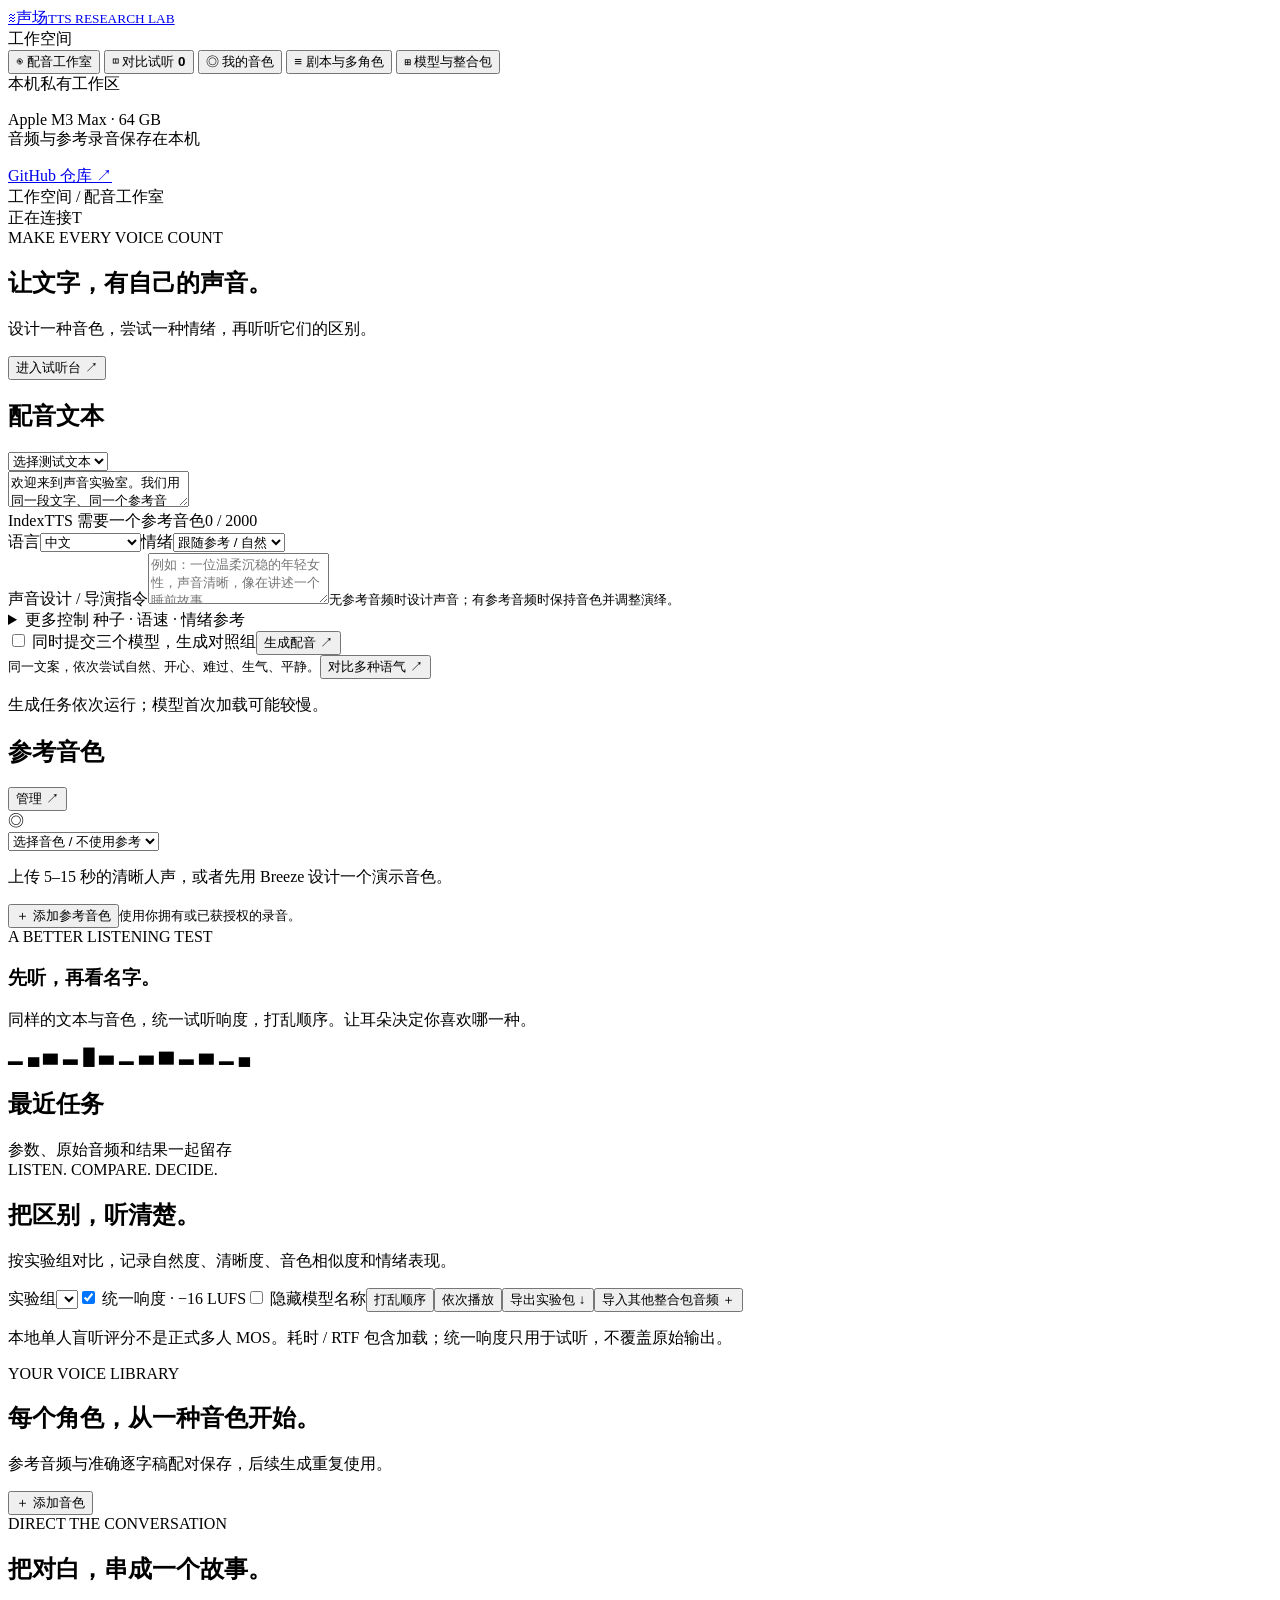
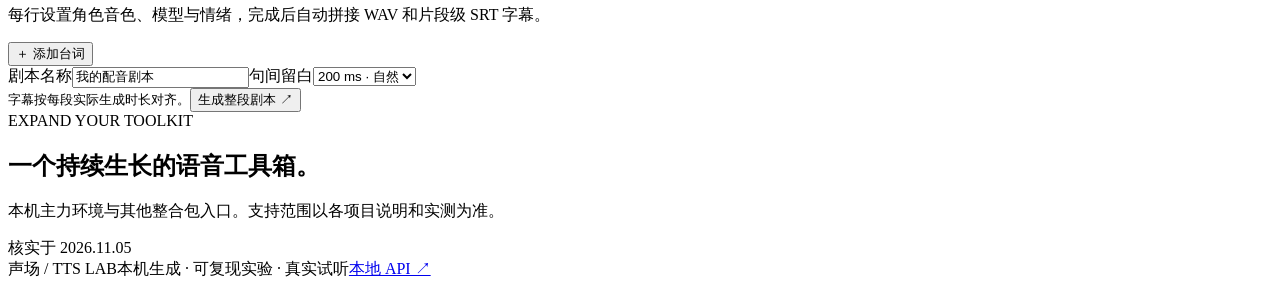
==== app/static/index.html @ 0df27a74 "Build local TTS research and comparison lab for Apple Silicon" ====
<!doctype html>
<html lang="zh-CN">
<head><meta charset="utf-8"><meta name="viewport" content="width=device-width,initial-scale=1"><title>声场 · TTS Lab</title><link rel="stylesheet" href="/static/style.css"></head>
<body>
<aside class="sidebar">
  <a class="brand" href="/"><span class="brand-icon">≋</span><span>声场<small>TTS RESEARCH LAB</small></span></a>
  <div class="side-label">工作空间</div>
  <nav aria-label="主要导航">
    <button class="nav active" data-page="studio"><span>◉</span> 配音工作室</button>
    <button class="nav" data-page="compare"><span>◫</span> 对比试听 <b id="run-count">0</b></button>
    <button class="nav" data-page="voices"><span>◎</span> 我的音色</button>
    <button class="nav" data-page="script"><span>≡</span> 剧本与多角色</button>
    <button class="nav" data-page="catalog"><span>⊞</span> 模型与整合包</button>
  </nav>
  <div class="side-bottom"><span class="online-dot"></span> 本机私有工作区<p>Apple M3 Max · 64 GB<br>音频与参考录音保存在本机</p><a href="https://github.com/TonQiaN/tts-lab" target="_blank" rel="noreferrer">GitHub 仓库 ↗</a></div>
</aside>
<main>
  <header><span id="breadcrumb">工作空间 / 配音工作室</span><div class="header-right"><span id="connection"><i class="online-dot"></i> 正在连接</span><span class="avatar">T</span></div></header>
  <section id="studio" class="page active">
    <div class="page-heading"><div><div class="eyebrow">MAKE EVERY VOICE COUNT</div><h1>让文字，有自己的声音。</h1><p>设计一种音色，尝试一种情绪，再听听它们的区别。</p></div><button class="secondary" id="go-compare">进入试听台 ↗</button></div>
    <div id="engines" class="engine-grid"></div>
    <div class="studio-grid">
      <div class="panel script-panel">
        <div class="panel-heading"><h2>配音文本</h2><select id="prompt" aria-label="选择测试文本"><option value="">选择测试文本</option></select></div>
        <textarea id="text" class="main-text" placeholder="写下你的旁白、故事或角色台词……" maxlength="2000">欢迎来到声音实验室。我们用同一段文字、同一个参考音色，比较不同语音模型的表现。请留意发音、停顿，以及声音里的细节。</textarea>
        <div class="text-footer"><span id="text-hint">IndexTTS 需要一个参考音色</span><span id="char-count">0 / 2000</span></div>
        <div class="divider"></div>
        <div class="two-col"><label>语言<select id="language"><option value="zh">中文</option><option value="en">English</option><option value="ja">日本語 · 2.5</option><option value="es">Español · 2.5</option><option value="ar">العربية · 2.5</option></select></label><label>情绪<select id="emotion"><option value="neutral">跟随参考 / 自然</option><option value="happy">开心</option><option value="sad">难过</option><option value="angry">生气</option><option value="calm">平静</option><option value="surprised">惊讶</option><option value="afraid">害怕</option><option value="melancholic">忧郁</option><option value="disgusted">厌恶</option></select></label></div>
        <label id="instruction-wrap" class="hidden">声音设计 / 导演指令<textarea id="instruction" rows="3" maxlength="800" placeholder="例如：一位温柔沉稳的年轻女性，声音清晰，像在讲述一个睡前故事。"></textarea><small>无参考音频时设计声音；有参考音频时保持音色并调整演绎。</small></label>
        <details class="advanced"><summary>更多控制 <span>种子 · 语速 · 情绪参考</span></summary><div class="two-col"><label>随机种子<input id="seed" type="number" value="42" min="0" max="2147483647"></label><label>后期语速<select id="speed"><option value="0.8">0.8×</option><option value="1" selected>1.0× · 原始</option><option value="1.2">1.2×</option><option value="1.5">1.5×</option></select></label><label>IndexTTS 情绪强度<input id="strength" type="range" min="0" max="1" step="0.05" value="0.65"></label><label>独立情绪参考<select id="emotion-ref"><option value="">不使用</option></select></label></div><p>相同种子用于复现实验，不能保证不同模型产生相同结果。语速通过后期变速实现。</p></details>
        <div class="generate-row"><label class="check"><input id="all-engines" type="checkbox"> 同时提交三个模型，生成对照组</label><button id="generate" class="primary">生成配音 <span>↗</span></button></div>
        <div class="generate-row"><small>同一文案，依次尝试自然、开心、难过、生气、平静。</small><button id="generate-emotions" class="secondary">对比多种语气 ↗</button></div>
        <p class="footnote" id="license-note">生成任务依次运行；模型首次加载可能较慢。</p>
      </div>
      <div class="right-stack"><div class="panel reference-panel"><div class="panel-heading"><h2>参考音色</h2><button class="text-button" id="manage-voices">管理 ↗</button></div><div class="reference-symbol">◎</div><select id="reference" aria-label="选择参考音色"><option value="">选择音色 / 不使用参考</option></select><div id="reference-preview"><p class="muted">上传 5–15 秒的清晰人声，或者先用 Breeze 设计一个演示音色。</p></div><button class="secondary full" id="upload-voice">＋ 添加参考音色</button><small>使用你拥有或已获授权的录音。</small></div><div class="tip-card"><div class="eyebrow">A BETTER LISTENING TEST</div><h3>先听，再看名字。</h3><p>同样的文本与音色，统一试听响度，打乱顺序。让耳朵决定你喜欢哪一种。</p><span class="tiny-wave">▂ ▄ ▆ ▃ █ ▅ ▂ ▅ ▇ ▃ ▆ ▂ ▄</span></div></div>
    </div>
    <div class="section-heading"><h2>最近任务</h2><span>参数、原始音频和结果一起留存</span></div><div id="jobs" class="jobs"></div>
  </section>
  <section id="compare" class="page">
    <div class="page-heading"><div><div class="eyebrow">LISTEN. COMPARE. DECIDE.</div><h1>把区别，听清楚。</h1><p>按实验组对比，记录自然度、清晰度、音色相似度和情绪表现。</p></div></div>
    <div class="compare-toolbar panel"><label>实验组<select id="comparison-job"></select></label><label class="check"><input id="matched" type="checkbox" checked> 统一响度 · −16 LUFS</label><label class="check"><input id="blind" type="checkbox"> 隐藏模型名称</label><button id="shuffle" class="secondary">打乱顺序</button><button id="play-all" class="secondary">依次播放</button><button id="export" class="text-button">导出实验包 ↓</button><button id="import-open" class="text-button">导入其他整合包音频 ＋</button></div>
    <div id="comparison-text" class="comparison-text"></div><div id="comparison-reference"></div><div id="results" class="results-grid"></div>
    <p class="footnote">本地单人盲听评分不是正式多人 MOS。耗时 / RTF 包含加载；统一响度只用于试听，不覆盖原始输出。</p>
  </section>
  <section id="voices" class="page">
    <div class="page-heading"><div><div class="eyebrow">YOUR VOICE LIBRARY</div><h1>每个角色，从一种音色开始。</h1><p>参考音频与准确逐字稿配对保存，后续生成重复使用。</p></div><button id="new-voice" class="primary">＋ 添加音色</button></div><div id="voice-list" class="voice-grid"></div>
  </section>
  <section id="script" class="page">
    <div class="page-heading"><div><div class="eyebrow">DIRECT THE CONVERSATION</div><h1>把对白，串成一个故事。</h1><p>每行设置角色音色、模型与情绪，完成后自动拼接 WAV 和片段级 SRT 字幕。</p></div><button id="add-segment" class="secondary">＋ 添加台词</button></div>
    <div class="panel"><div class="two-col"><label>剧本名称<input id="script-title" value="我的配音剧本" maxlength="120"></label><label>句间留白<select id="gap"><option value="200">200 ms · 自然</option><option value="500">500 ms · 舒缓</option><option value="0">无额外留白</option></select></label></div><div id="segments"></div><div class="generate-row"><small>字幕按每段实际生成时长对齐。</small><button id="generate-script" class="primary">生成整段剧本 ↗</button></div></div>
  </section>
  <section id="catalog" class="page">
    <div class="page-heading"><div><div class="eyebrow">EXPAND YOUR TOOLKIT</div><h1>一个持续生长的语音工具箱。</h1><p>本机主力环境与其他整合包入口。支持范围以各项目说明和实测为准。</p></div><span class="date-tag">核实于 2026.11.05</span></div><div id="catalog-list" class="catalog-grid"></div>
  </section>
  <footer><span>声场 / TTS LAB</span><span>本机生成 · 可复现实验 · 真实试听</span><a href="/api/docs" target="_blank">本地 API ↗</a></footer>
</main>
<dialog id="voice-dialog"><form id="voice-form"><div class="panel-heading"><h2>添加参考音色</h2><button type="button" id="close-dialog" class="text-button">关闭 ×</button></div><label>音色名称<input name="name" required maxlength="100" placeholder="例如：我的声音 · 自然旁白"></label><label>参考音频<input name="file" type="file" required accept="audio/*,video/mp4"></label><small>2–30 秒，推荐 5–15 秒；支持 WAV、MP3、M4A 等。上传后转为 24 kHz 单声道。</small><label>准确逐字稿<textarea name="transcript" rows="4" placeholder="填写录音中完整说出的内容。Breeze 克隆需要此项；请保留重复的内容。"></textarea></label><button type="submit" class="primary full">保存音色</button><p class="muted">参考音频仅保存在此工作区，不会推送到 GitHub。</p></form></dialog>
<div id="toast" role="status" aria-live="polite"></div>
<dialog id="import-dialog"><form id="import-form"><div class="panel-heading"><h2>导入外部生成结果</h2><button type="button" id="import-close" class="text-button">关闭 ×</button></div><label>模型 / 整合包名称<input name="engine_name" required maxlength="100" placeholder="例如：Qwen3-TTS · 某个整合包"></label><label>生成音频<input name="file" type="file" required accept="audio/*"></label><label>对应完整文本<textarea name="text" required rows="4"></textarea></label><label class="check"><input type="checkbox" name="join" value="yes"> 加入当前对照组（文本必须一致）</label><p class="muted">外部结果的耗时与模型参数标为未提供，不参与本机速度比较。</p><button class="primary full" type="submit">导入试听台</button></form></dialog>
<script src="/static/app.js"></script>
</body></html>
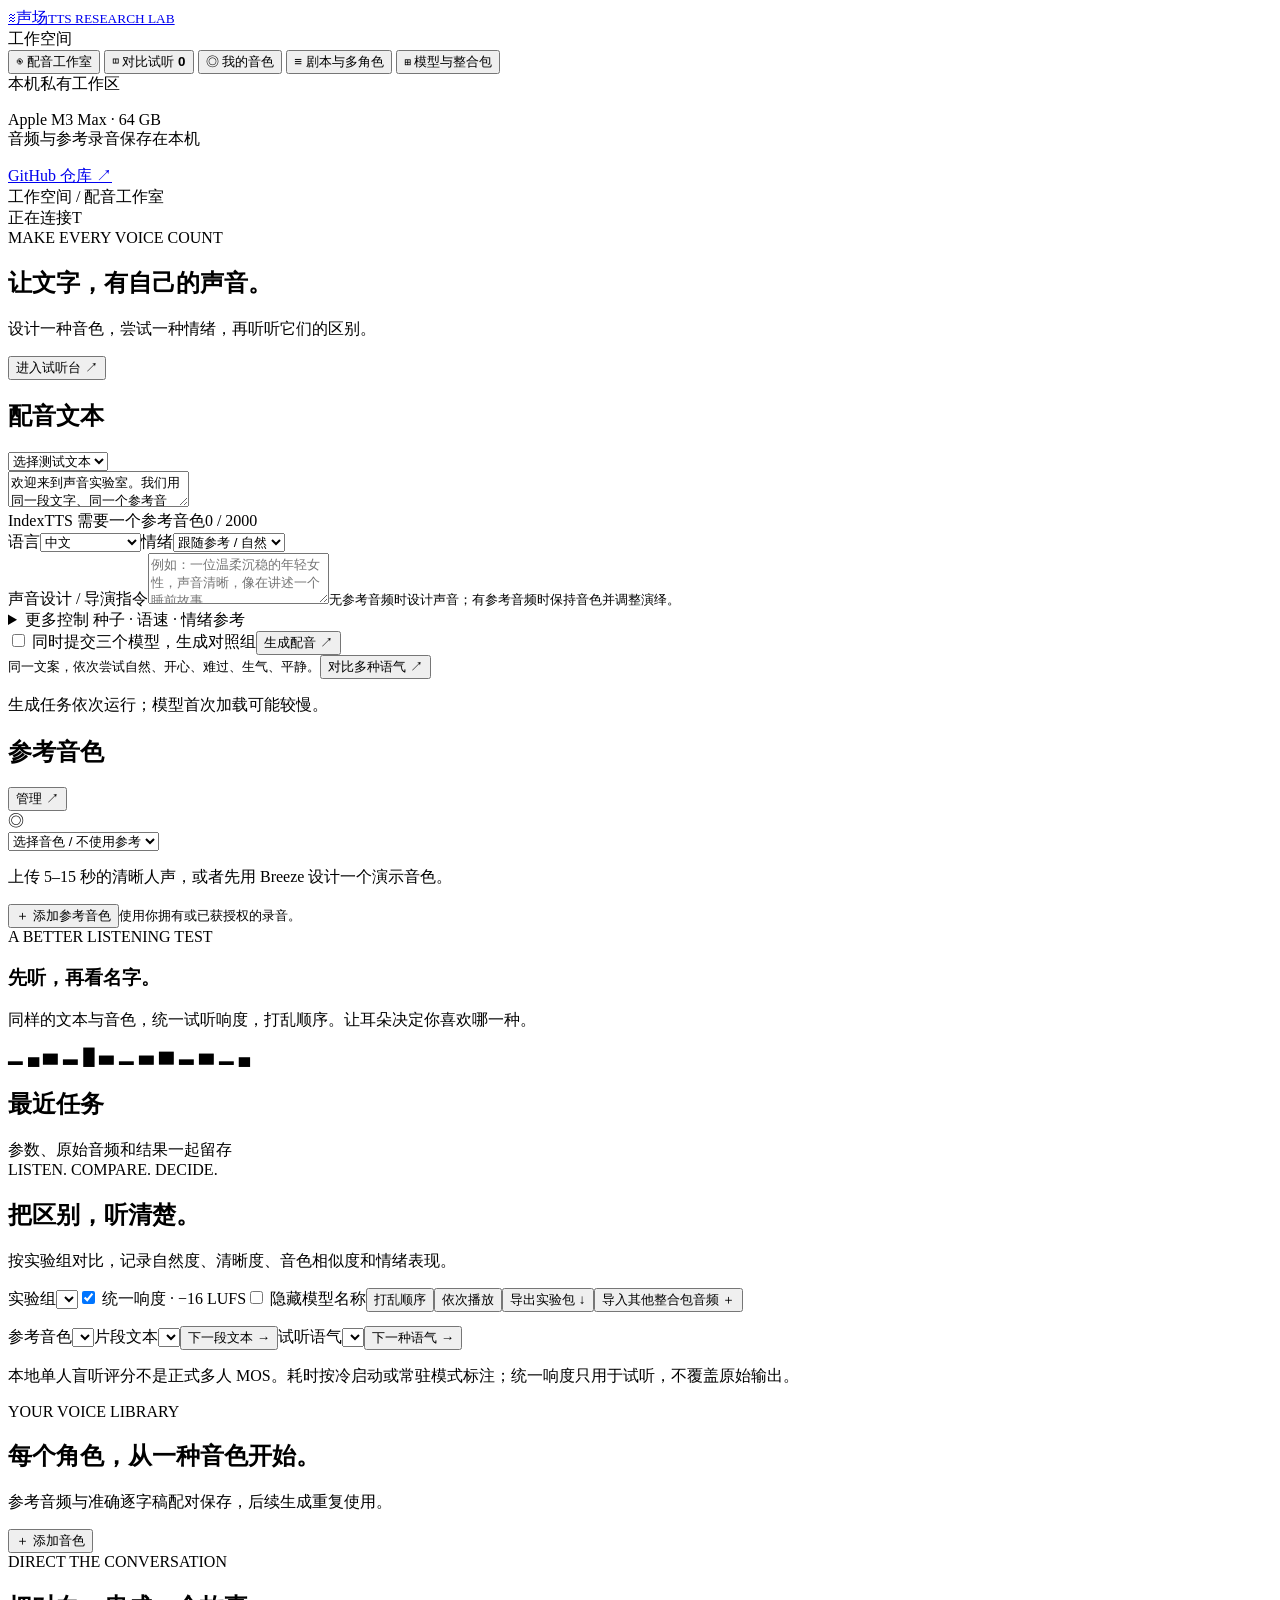
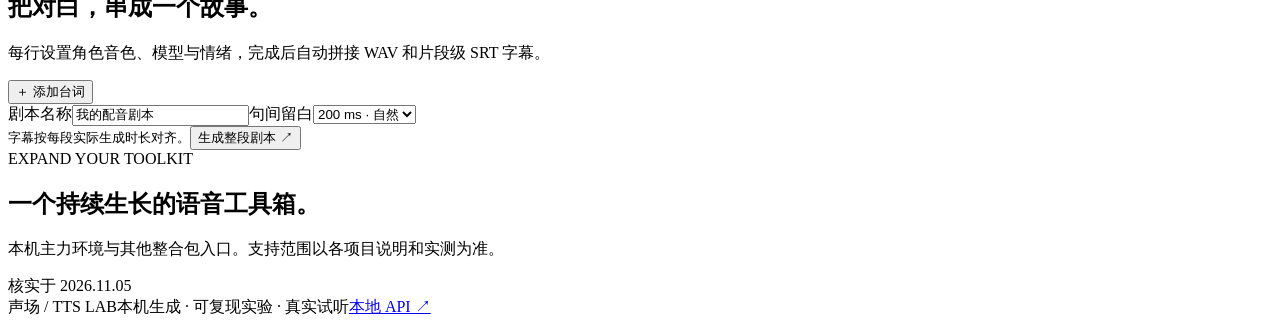
==== commit ce4dc0d1: "chore: 归档本机未提交的 TTS 研究改动 把 Mac 工作副本里一直没提交的研究代码原样入库，作为 TTS 研究阶段的最终状态： 批量音色与多文本对照接口、常驻模型批处理（scripts/ba" ====
--- a/app/static/index.html
+++ b/app/static/index.html
@@ -39,8 +39,9 @@
   <section id="compare" class="page">
     <div class="page-heading"><div><div class="eyebrow">LISTEN. COMPARE. DECIDE.</div><h1>把区别，听清楚。</h1><p>按实验组对比，记录自然度、清晰度、音色相似度和情绪表现。</p></div></div>
     <div class="compare-toolbar panel"><label>实验组<select id="comparison-job"></select></label><label class="check"><input id="matched" type="checkbox" checked> 统一响度 · −16 LUFS</label><label class="check"><input id="blind" type="checkbox"> 隐藏模型名称</label><button id="shuffle" class="secondary">打乱顺序</button><button id="play-all" class="secondary">依次播放</button><button id="export" class="text-button">导出实验包 ↓</button><button id="import-open" class="text-button">导入其他整合包音频 ＋</button></div>
+    <div id="comparison-filters" class="compare-toolbar panel hidden" style="margin-top:14px"><label>参考音色<select id="comparison-ref-filter"></select></label><label id="comparison-text-wrap" class="hidden">片段文本<select id="comparison-text-filter"></select></label><button id="next-text" class="secondary hidden">下一段文本 →</button><label>试听语气<select id="comparison-mood-filter"></select></label><button id="next-mood" class="secondary">下一种语气 →</button><span id="comparison-progress" class="muted" aria-live="polite"></span></div>
     <div id="comparison-text" class="comparison-text"></div><div id="comparison-reference"></div><div id="results" class="results-grid"></div>
-    <p class="footnote">本地单人盲听评分不是正式多人 MOS。耗时 / RTF 包含加载；统一响度只用于试听，不覆盖原始输出。</p>
+    <p class="footnote">本地单人盲听评分不是正式多人 MOS。耗时按冷启动或常驻模式标注；统一响度只用于试听，不覆盖原始输出。</p>
   </section>
   <section id="voices" class="page">
     <div class="page-heading"><div><div class="eyebrow">YOUR VOICE LIBRARY</div><h1>每个角色，从一种音色开始。</h1><p>参考音频与准确逐字稿配对保存，后续生成重复使用。</p></div><button id="new-voice" class="primary">＋ 添加音色</button></div><div id="voice-list" class="voice-grid"></div>
